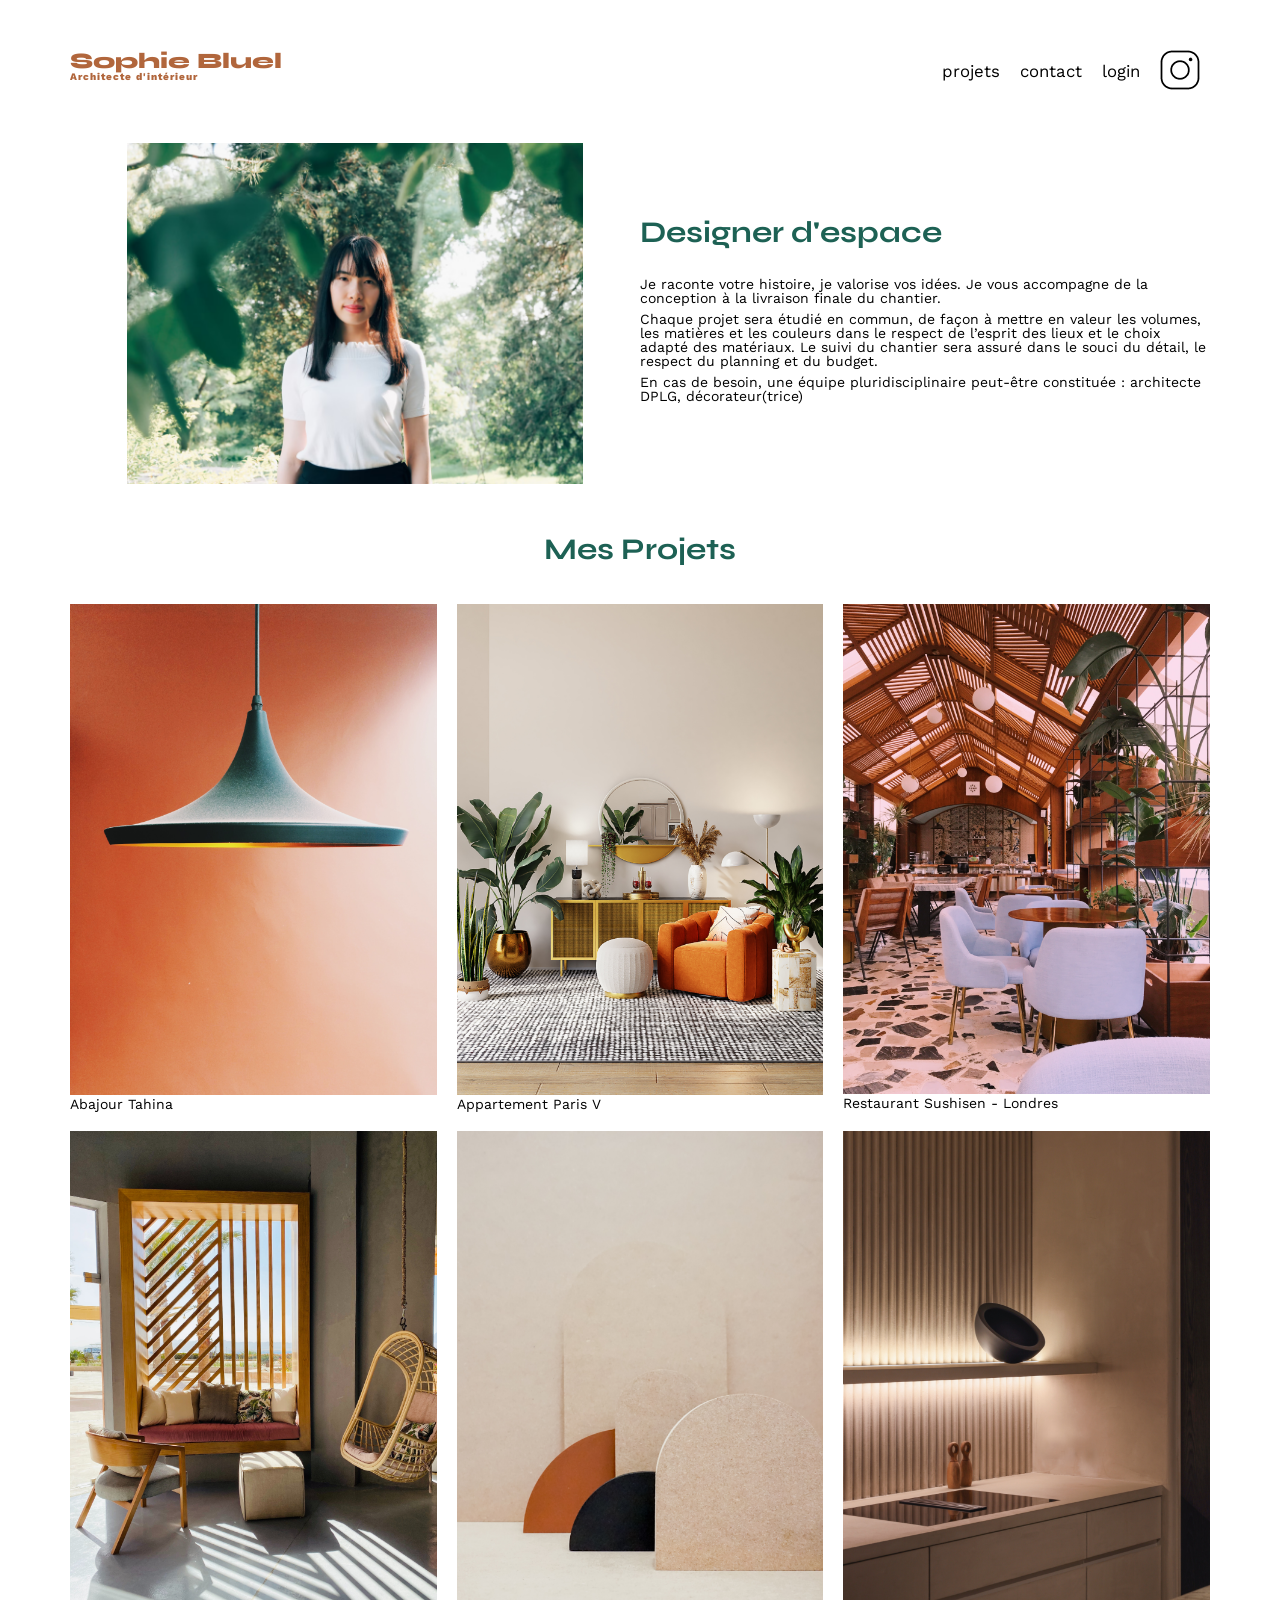
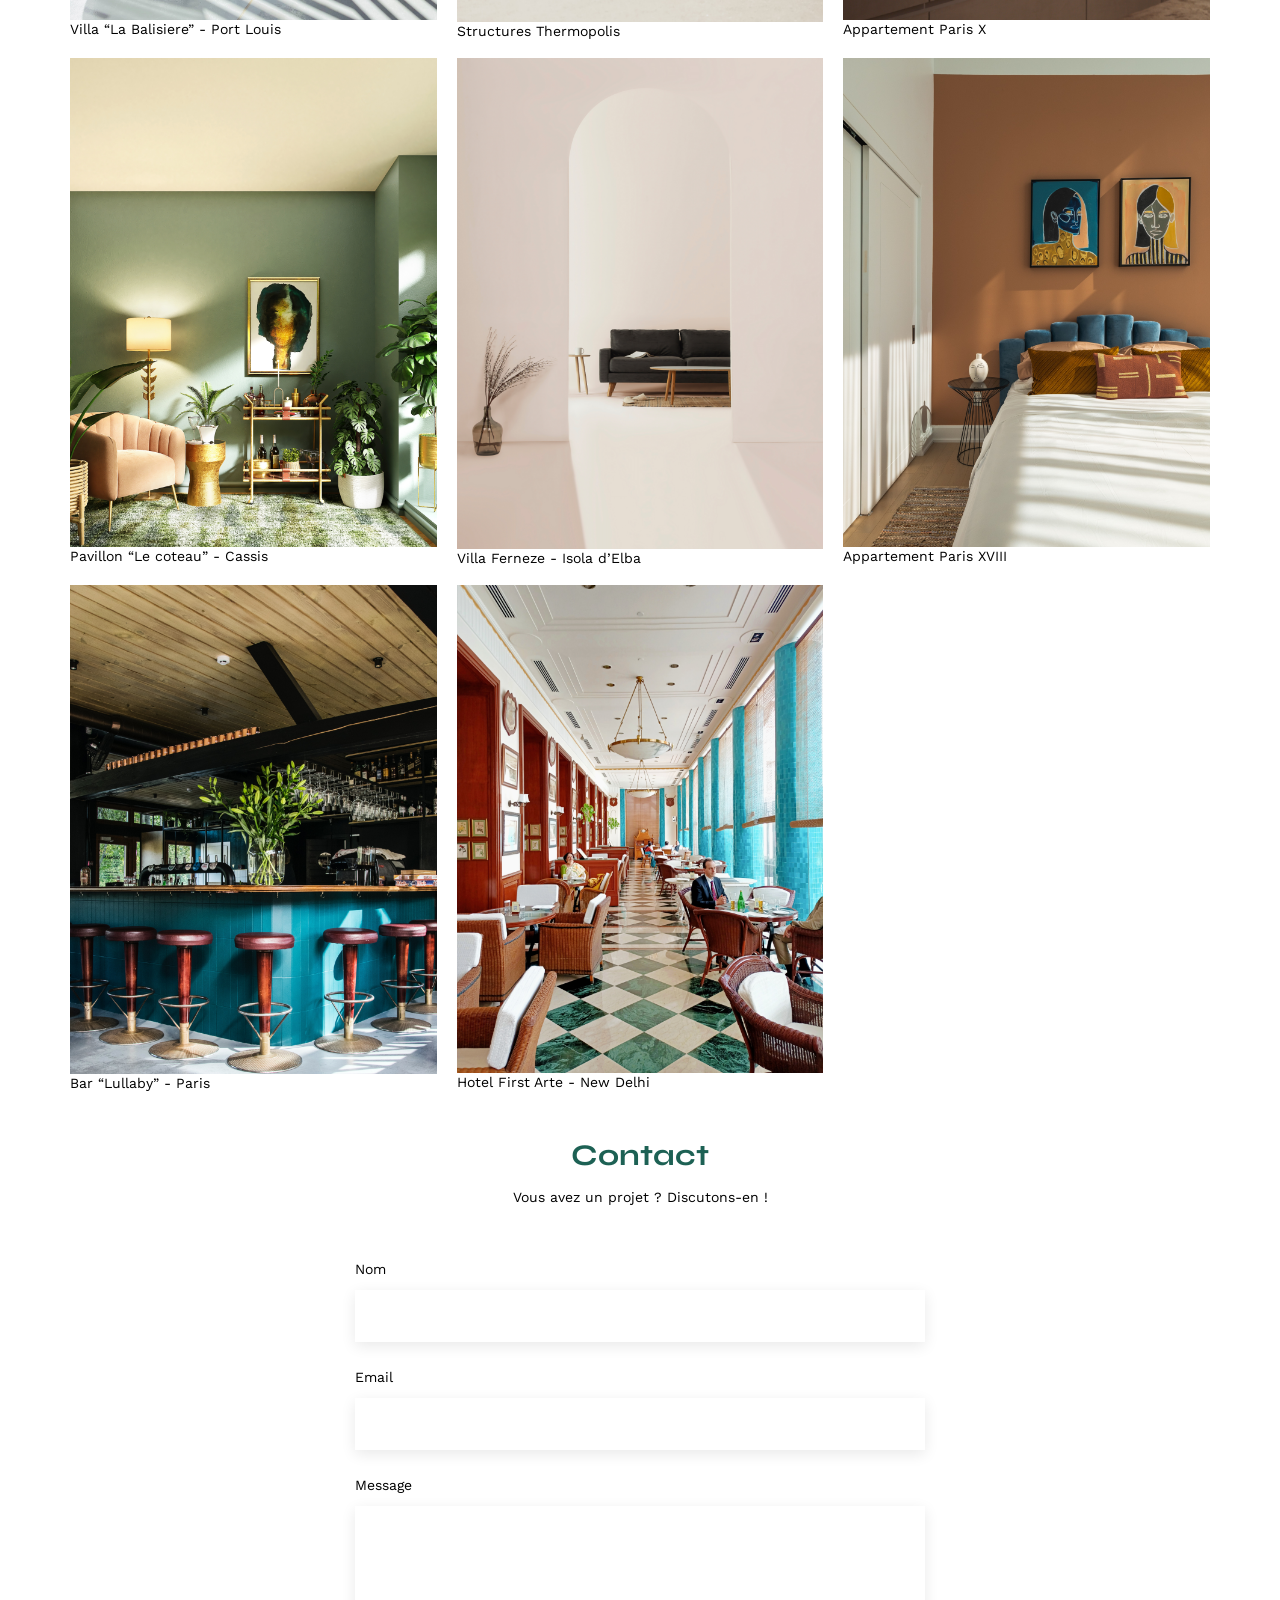
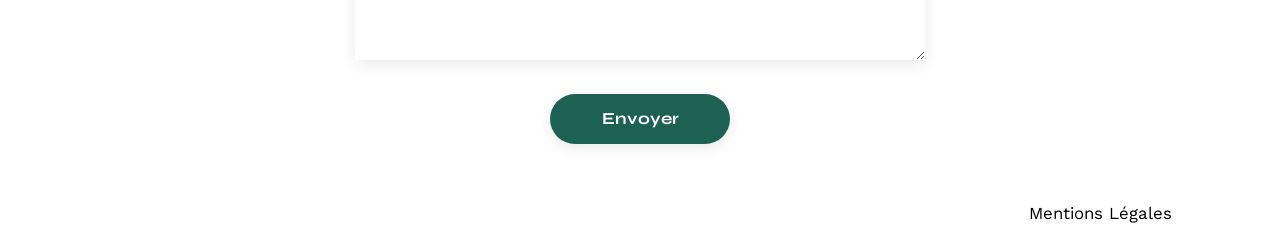
==== FrontEnd/index.html @ e97b3a07 "creation page connexion" ====
<!DOCTYPE html>
<html lang="fr">
<head>
	<meta charset="UTF-8">
	<title>Sophie Bluel - Architecte d'intérieur</title>
	<meta name="viewport" content="width=device-width, initial-scale=1.0">
	<link rel="preconnect" href="https://fonts.googleapis.com">
	<link rel="preconnect" href="https://fonts.gstatic.com" crossorigin>
	<link href="https://fonts.googleapis.com/css2?family=Syne:wght@700;800&family=Work+Sans&display=swap" rel="stylesheet">
	<meta name="description" content="">
	<link rel="stylesheet" href="./assets/style.css">
	<script type="module" src="travaux.js"></script>
</head>
<body>
<header>
	<h1>Sophie Bluel <span>Architecte d'intérieur</span></h1>
	<nav>
		<ul>
			<li>projets</li>
			<li>contact</li>
			<li>login</li>
			<li><img src="./assets/icons/instagram.png" alt="Instagram"></li>
		</ul>
	</nav>
</header>
<main>
	<section id="introduction">
		<figure>
			<img src="./assets/images/sophie-bluel.png" alt="">
		</figure>
		<article>
			<h2>Designer d'espace</h2>
			<p>Je raconte votre histoire, je valorise vos idées. Je vous accompagne de la conception à la livraison finale du chantier.</p>
			<p>Chaque projet sera étudié en commun, de façon à mettre en valeur les volumes, les matières et les couleurs dans le respect de l’esprit des lieux et le choix adapté des matériaux. Le suivi du chantier sera assuré dans le souci du détail, le respect du planning et du budget.</p>
			<p>En cas de besoin, une équipe pluridisciplinaire peut-être constituée : architecte DPLG, décorateur(trice)</p>
		</article>
	</section>
	<section id="portfolio">
		<h2>Mes Projets</h2>
		<div class="filtres">
		</div>
		<div class="gallery">
			<figure>
				<img src="assets/images/abajour-tahina.png" alt="Abajour Tahina">
				<figcaption>Abajour Tahina</figcaption>
			</figure>
			<figure>
				<img src="assets/images/appartement-paris-v.png" alt="Appartement Paris V">
				<figcaption>Appartement Paris V</figcaption>
			</figure>
			<figure>
				<img src="assets/images/restaurant-sushisen-londres.png" alt="Restaurant Sushisen - Londres">
				<figcaption>Restaurant Sushisen - Londres</figcaption>
			</figure>
			<figure>
				<img src="assets/images/la-balisiere.png" alt="Villa “La Balisiere” - Port Louis">
				<figcaption>Villa “La Balisiere” - Port Louis</figcaption>
			</figure>
			<figure>
				<img src="assets/images/structures-thermopolis.png" alt="Structures Thermopolis">
				<figcaption>Structures Thermopolis</figcaption>
			</figure>
			<figure>
				<img src="assets/images/appartement-paris-x.png" alt="Appartement Paris X">
				<figcaption>Appartement Paris X</figcaption>
			</figure>
			<figure>
				<img src="assets/images/le-coteau-cassis.png" alt="Pavillon “Le coteau” - Cassis">
				<figcaption>Pavillon “Le coteau” - Cassis</figcaption>
			</figure>
			<figure>
				<img src="assets/images/villa-ferneze.png" alt="Villa Ferneze - Isola d’Elba">
				<figcaption>Villa Ferneze - Isola d’Elba</figcaption>
			</figure>
			<figure>
				<img src="assets/images/appartement-paris-xviii.png" alt="Appartement Paris XVIII">
				<figcaption>Appartement Paris XVIII</figcaption>
			</figure>
			<figure>
				<img src="assets/images/bar-lullaby-paris.png" alt="Bar “Lullaby” - Paris">
				<figcaption>Bar “Lullaby” - Paris</figcaption>
			</figure>
			<figure>
				<img src="assets/images/hotel-first-arte-new-delhi.png" alt="Hotel First Arte - New Delhi">
				<figcaption>Hotel First Arte - New Delhi</figcaption>
			</figure>
		</div>
	</section>
	<section id="contact">
		<h2>Contact</h2>
		<p>Vous avez un projet ? Discutons-en !</p>
		<form action="#" method="post">
			<label for="name">Nom</label>
			<input type="text" name="name" id="name" autocomplete="given-name">
			<label for="email">Email</label>
			<input type="email" name="email" id="email" autocomplete="off">
			<label for="message">Message</label>
			<textarea name="message" id="message" cols="30" rows="10"></textarea>
			<input type="submit" value="Envoyer">
		</form>
	</section>
</main>

<footer>
	<nav>
		<ul>
			<li>Mentions Légales</li>
		</ul>
	</nav>
</footer>
</body>
</html>
---- FrontEnd/assets/style.css ----
/* http://meyerweb.com/eric/tools/css/reset/
   v2.0 | 20110126
   License: none (public domain)
*/

html, body, div, span, applet, object, iframe,
h1, h2, h3, h4, h5, h6, p, blockquote, pre,
a, abbr, acronym, address, big, cite, code,
del, dfn, em, img, ins, kbd, q, s, samp,
small, strike, strong, sub, sup, tt, var,
b, u, i, center,
dl, dt, dd, ol, ul, li,
fieldset, form, label, legend,
table, caption, tbody, tfoot, thead, tr, th, td,
article, aside, canvas, details, embed,
figure, figcaption, footer, header, hgroup,
menu, nav, output, ruby, section, summary,
time, mark, audio, video {
	margin: 0;
	padding: 0;
	border: 0;
	font-size: 100%;
	font: inherit;
	vertical-align: baseline;
}
/* HTML5 display-role reset for older browsers */
article, aside, details, figcaption, figure,
footer, header, hgroup, menu, nav, section {
	display: block;
}
body {
	line-height: 1;
}
ol, ul {
	list-style: none;
}
blockquote, q {
	quotes: none;
}
blockquote:before, blockquote:after,
q:before, q:after {
	content: '';
	content: none;
}
table {
	border-collapse: collapse;
	border-spacing: 0;
}
/** end reset css**/
body {
	max-width: 1140px;
	margin:auto;
	font-family: 'Work Sans' ;
	font-size: 14px;
}
header {
	display: flex;
	justify-content: space-between;
	margin: 50px 0
}
section {
	margin: 50px 0
}

h1{
	display: flex;
	flex-direction: column;
	font-family: 'Syne';
	font-size: 22px;
	font-weight: 800;
	color: #B1663C
}

h1 > span {
	font-family: 'Work Sans';
	font-size:10px;
	letter-spacing: 0.1em;
;
}

h2{
	font-family: 'Syne';
	font-weight: 700;
	font-size: 30px;
	color: #1D6154
}
nav ul {
	display: flex;
	align-items: center;
	list-style-type: none;

}
nav li {
	padding: 0 10px;
	font-size: 1.2em;
}

li:hover {
	color: #B1663C;
}
#introduction {
	display: flex;
	align-items: center;
}
#introduction figure {
	flex: 1
}
#introduction img {
	display: block;
	margin: auto;
	width: 80%;
}

#introduction article {
	flex: 1
}
#introduction h2 {
	margin-bottom: 1em;
}

#introduction p {
	margin-bottom: 0.5em;
}
#portfolio h2 {
	text-align: center;
	margin-bottom: 1em;
}

.filtres {
    display: flex;
    justify-content: center;
	margin-bottom: 10px;
}

.filtres button {
	border: 2px solid #1D6154;
	padding: 8px 15px;
	background-color: white;
	border-radius: 20px;
	color: #1D6154;
	font-size: 1.0em;
	font-weight: 600;
	margin-right: 8px;	
}

.filtres button:hover {
	background: #1D6154;
	color: white;
}

.gallery {
	width: 100%;
	display: grid;
	grid-template-columns: 1fr 1fr 1fr;
	grid-column-gap: 20px;
	grid-row-gap: 20px;
}

.gallery img {
	width: 100%;

}
#contact {
	width: 50%;
margin: auto;
}
#contact > * {
	text-align: center;

}
#contact h2{
	margin-bottom: 20px;
}
#contact form {
	text-align: left;
	margin-top:30px;
	display: flex;
	flex-direction: column;
}

#contact input {
	height: 50px;
	font-size: 1.2em;
	border: none;
	box-shadow: 0px 4px 14px rgba(0, 0, 0, 0.09);
}
#contact label {
	margin: 2em 0 1em 0;
}
#contact textarea {
	border: none;
	box-shadow: 0px 4px 14px rgba(0, 0, 0, 0.09);
}

input[type="submit"]{
	font-family: 'Syne';
	font-weight: 700;
	color: white;
	background-color: #1D6154;
	margin : 2em auto ;
	width: 180px;
	text-align: center;
	border-radius: 60px ;
}

footer nav ul {
	display: flex;
	justify-content: flex-end;
	margin: 2em
}
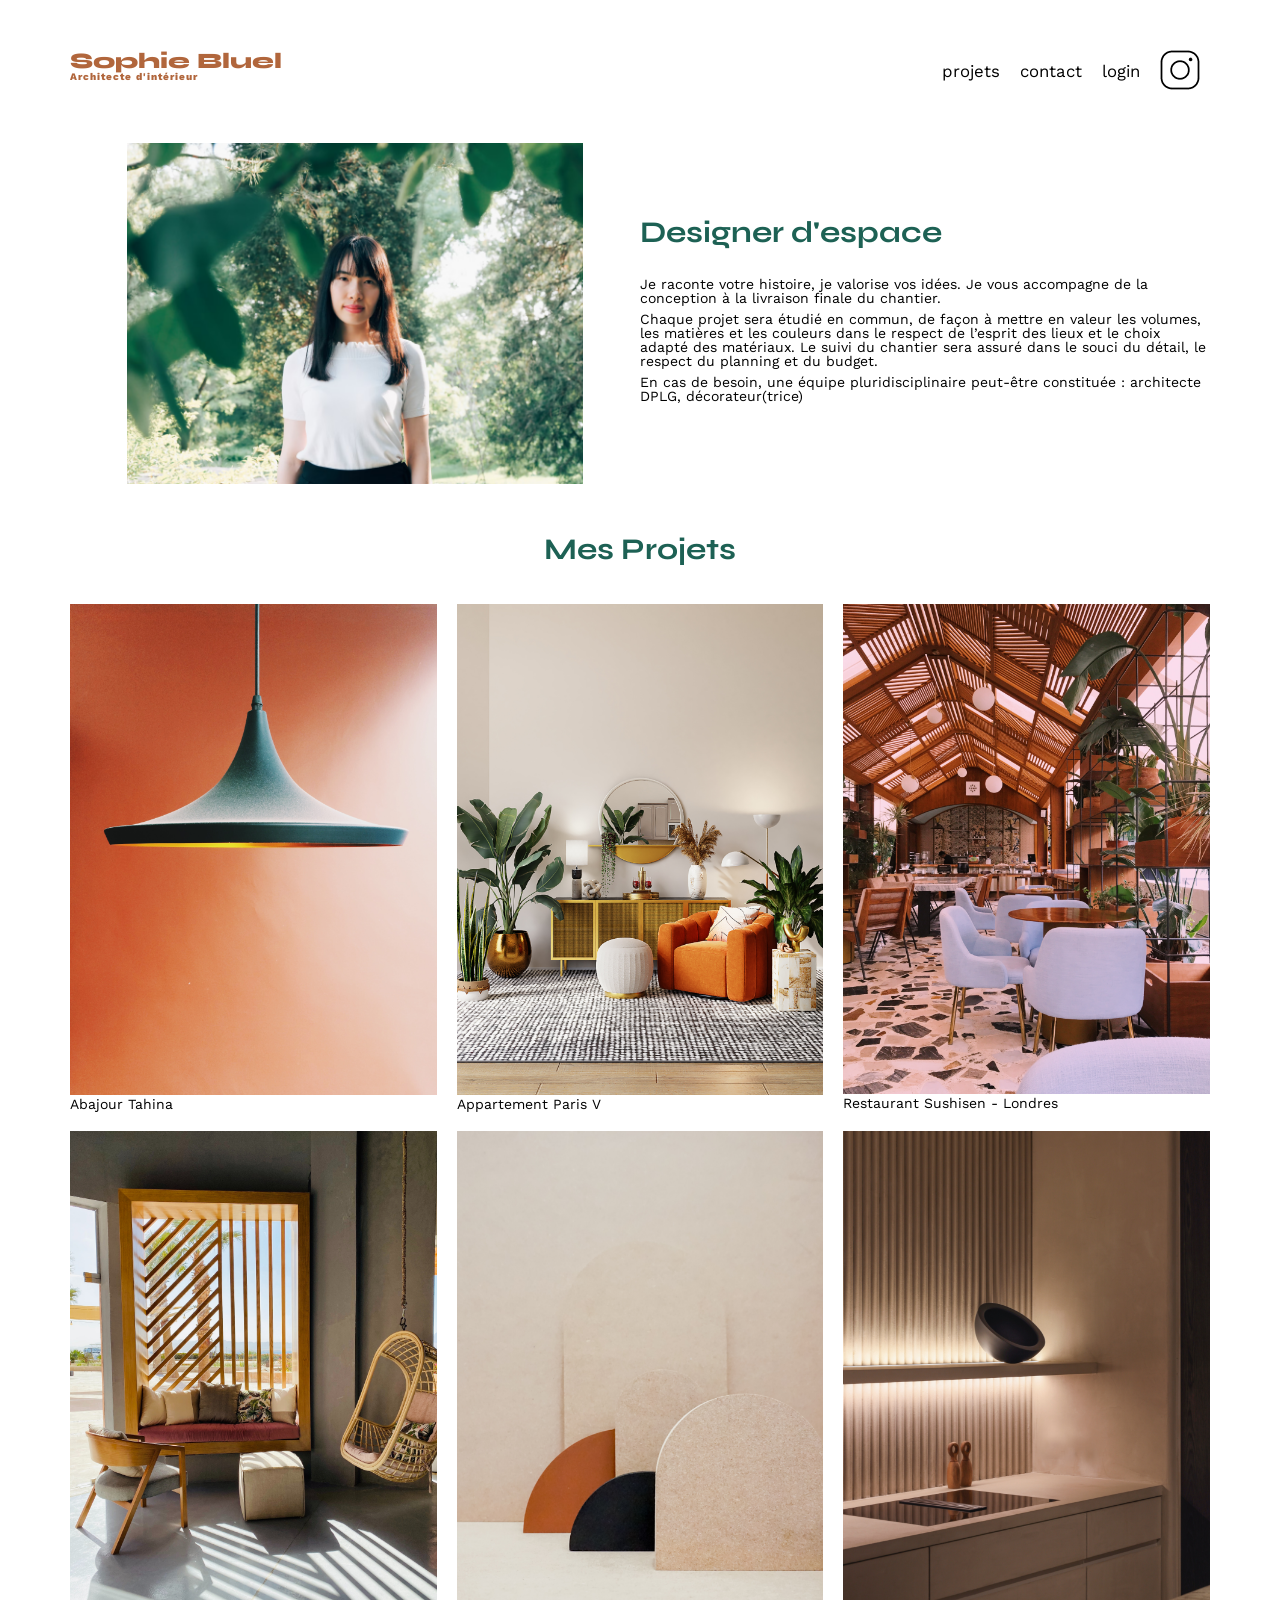
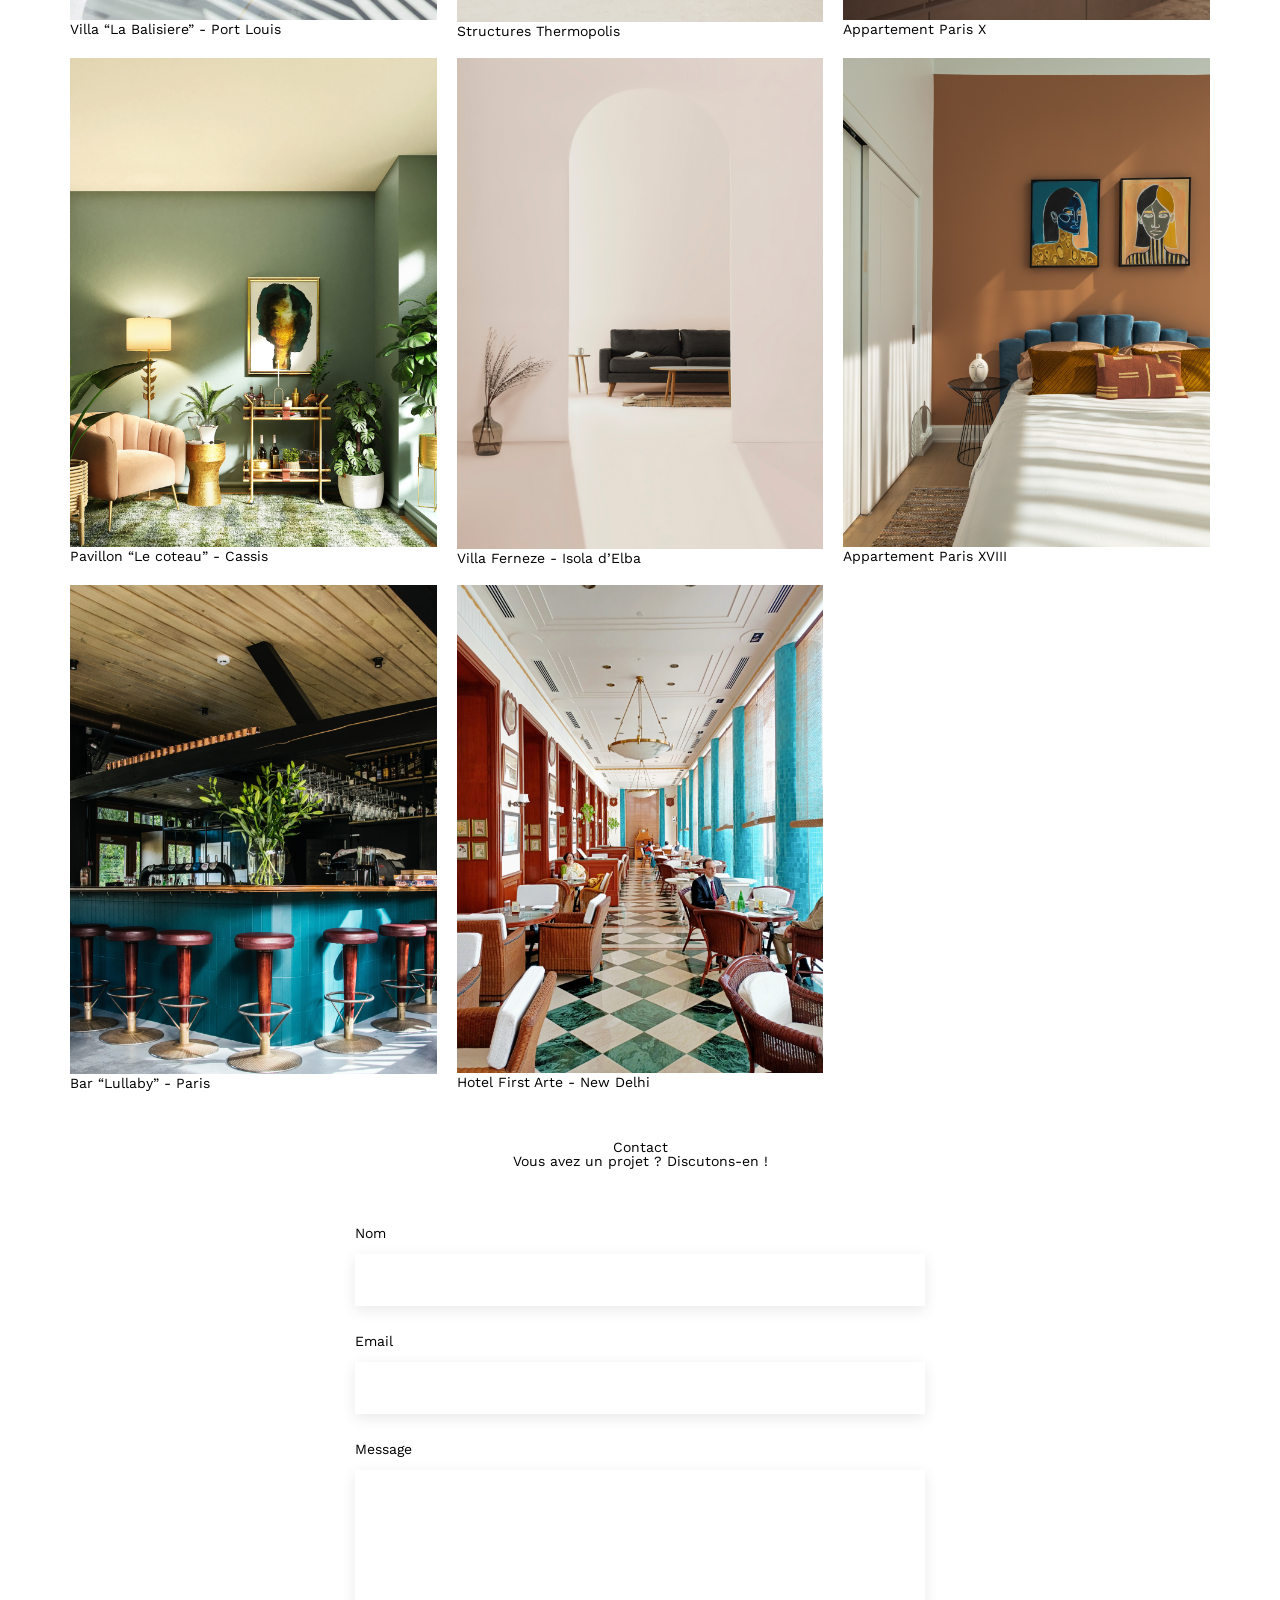
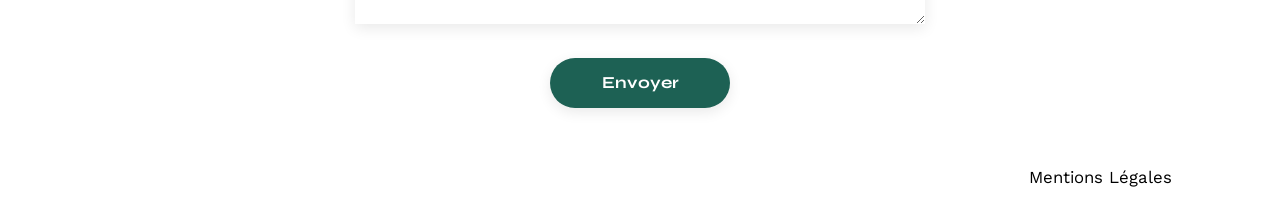
==== commit 4bb9202b: "creation page modal" ====
--- a/FrontEnd/index.html
+++ b/FrontEnd/index.html
@@ -1,15 +1,18 @@
 <!DOCTYPE html>
 <html lang="fr">
-<head>
+	<head>
 	<meta charset="UTF-8">
 	<title>Sophie Bluel - Architecte d'intérieur</title>
 	<meta name="viewport" content="width=device-width, initial-scale=1.0">
 	<link rel="preconnect" href="https://fonts.googleapis.com">
 	<link rel="preconnect" href="https://fonts.gstatic.com" crossorigin>
 	<link href="https://fonts.googleapis.com/css2?family=Syne:wght@700;800&family=Work+Sans&display=swap" rel="stylesheet">
-	<meta name="description" content="">
+	<link rel="stylesheet" href="https://cdnjs.cloudflare.com/ajax/libs/font-awesome/6.2.1/css/all.min.css"
+	integrity="sha512-MV7K8+y+gLIBoVD59lQIYicR65iaqukzvf/nwasF0nqhPay5w/9lJmVM2hMDcnK1OnMGCdVK+iQrJ7lzPJQd1w=="
+	crossorigin="anonymous" referrerpolicy="no-referrer" /><meta name="description" content="">
+
 	<link rel="stylesheet" href="./assets/style.css">
-	<script type="module" src="travaux.js"></script>
+	
 </head>
 <body>
 <header>
@@ -36,7 +39,48 @@
 		</article>
 	</section>
 	<section id="portfolio">
-		<h2>Mes Projets</h2>
+		<h2>Mes Projets
+			
+			<button id="btnModifier"><i class="fa-regular fa-pen-to-square"></i>Modifier</button>
+		</h2>
+			
+		<aside id="modal1" class="js-modal" aria-hidden="true" role="dialog" aria-labelledby="titlemodal">
+			<div class="modalContent">
+			
+				<div class="modal-wrapper">
+					<div id="modalGallery">
+						
+						<h3 >Gallerie photo</h3>
+						<div id="galleryInModal"></div>
+						<div class="divBtnModal">
+							<button class="btnModal" id="btnAjoutPhoto">Ajouter une photo</button>			
+						</div>
+						
+					</div>
+					<div id="modalForm">
+						
+						<h3 >Ajout photo</h3>
+						<div class="cadreNouvellePhoto">
+							<div class="imageAfficher">
+								<i class="fa-regular fa-image"></i>
+							</div>
+							<label for="imageInput">+ Ajouter photo</label>
+							<input type="file" accept="image/png" id="imageInput"  style="display: none;" >
+							<p>jpg, png: 4mo max</p>
+						</div>
+							<label for="inputTitle"></label>
+							<input type="text" id="inputTitle">
+							<label for="selectCategorie">Catégorie</label>
+							<select id="selectCategorie"></select>
+						<div class="divBtnModal">
+							<button class="btnModal" id="validerModal">Valider</button>			
+						</div>
+					</div>
+				</div>
+
+			</div>
+		
+		</aside>
 		<div class="filtres">
 		</div>
 		<div class="gallery">
@@ -87,7 +131,7 @@
 		</div>
 	</section>
 	<section id="contact">
-		<h2>Contact</h2>
+		<h3>Contact</h3>
 		<p>Vous avez un projet ? Discutons-en !</p>
 		<form action="#" method="post">
 			<label for="name">Nom</label>
@@ -108,5 +152,6 @@
 		</ul>
 	</nav>
 </footer>
+<script type="module" src="travaux.js"></script>
 </body>
 </html>
--- a/FrontEnd/assets/style.css
+++ b/FrontEnd/assets/style.css
@@ -75,7 +75,7 @@
 	font-family: 'Work Sans';
 	font-size:10px;
 	letter-spacing: 0.1em;
-;
+	;
 }
 
 h2{
@@ -95,8 +95,145 @@
 	font-size: 1.2em;
 }
 
+
 li:hover {
 	color: #B1663C;
+}
+
+/* Modal */
+
+.js-modal {
+	position: fixed;
+    display: flex;
+    align-items: center;
+    justify-content: center;
+    top: 0;
+    left: 0;
+    width: 100%;
+    height: 100%;
+    background: rgba(20, 20, 20, 0.4) ;
+	display: none;
+	
+}
+.modalContent{
+	background-color: white;
+	padding: 30px 80px ;
+	display: flex;
+	flex-direction: column;
+	align-items: center;
+
+}
+
+#modalGallery{
+    width: 500px;
+	height: 500px;
+	display: flex;
+	flex-wrap: wrap;
+    align-content: center;
+	margin-top: -15px;
+	margin-right: -50px;
+	flex-direction: column;
+	
+}
+#galleryInModal {
+	display: flex;
+	flex-wrap: wrap;
+	border-bottom: 3px solid rgb(146, 146, 146);
+	padding: 30px 0;
+}
+
+.modal-wrapper figure{
+	width: 80px;
+	height: 100px;
+	margin: 5px;
+	position: relative;
+}
+.modal-wrapper img {
+	width: 100%;
+	height: 100%
+}
+
+button.fa-solid.fa-trash-can {
+position: absolute;
+right: 0;
+background: black;
+color : white;
+}
+
+.modalContent h3 {
+	padding-top: 20px;
+	font-size: 1.3em;
+	font-weight: 500;
+	text-align : center;
+
+}
+
+.divBtnModal{
+	display: flex;
+	padding-top: 30px;
+	justify-content: center;
+}
+
+.btnModal {
+	padding: 10px;
+	background-color: #1D6154;
+	color: white;
+	border-radius: 25px;
+	font-family: 'Syne';
+	width: 300px;
+	border: none;
+}
+
+.fa-regular.fa-pen-to-square {
+	padding: 0 5px;
+	
+}
+
+.modal-wrapper label {
+	display: block;
+}
+
+.cadreNouvellePhoto {
+	margin-top: 30px;
+	background: #E8F1F6;
+	display: flex;
+	flex-direction: column;
+	align-items: center;
+}
+ .cadreNouvellePhoto p{
+	padding: 5px 0 20px 0;
+	font-size: 0.9em;
+ }
+ .cadreNouvellePhoto label{
+	background: rgb(168, 168, 168);
+	padding: 10px;
+	border-radius: 20px;
+	color: rgb(66, 105, 190);
+	font-weight: 600;
+ }
+
+.fa-regular.fa-image{
+	font-size: 80px; 
+	color: rgb(168, 168, 168);
+	padding: 20px;
+}
+
+#validerModal{
+	background: gray;
+}
+#modalGallery {
+	display: flex;
+}
+
+#modalForm {
+	display: none;
+}
+
+
+#btnModifier {
+	border: none;
+	background: white;
+	display: none;
 }
 #introduction {
 	display: flex;
@@ -158,11 +295,10 @@
 
 .gallery img {
 	width: 100%;
-
 }
 #contact {
 	width: 50%;
-margin: auto;
+	margin: auto;
 }
 #contact > * {
 	text-align: center;
@@ -206,6 +342,6 @@
 footer nav ul {
 	display: flex;
 	justify-content: flex-end;
-	margin: 2em
-}
-
+	margin: 2em;
+}
+
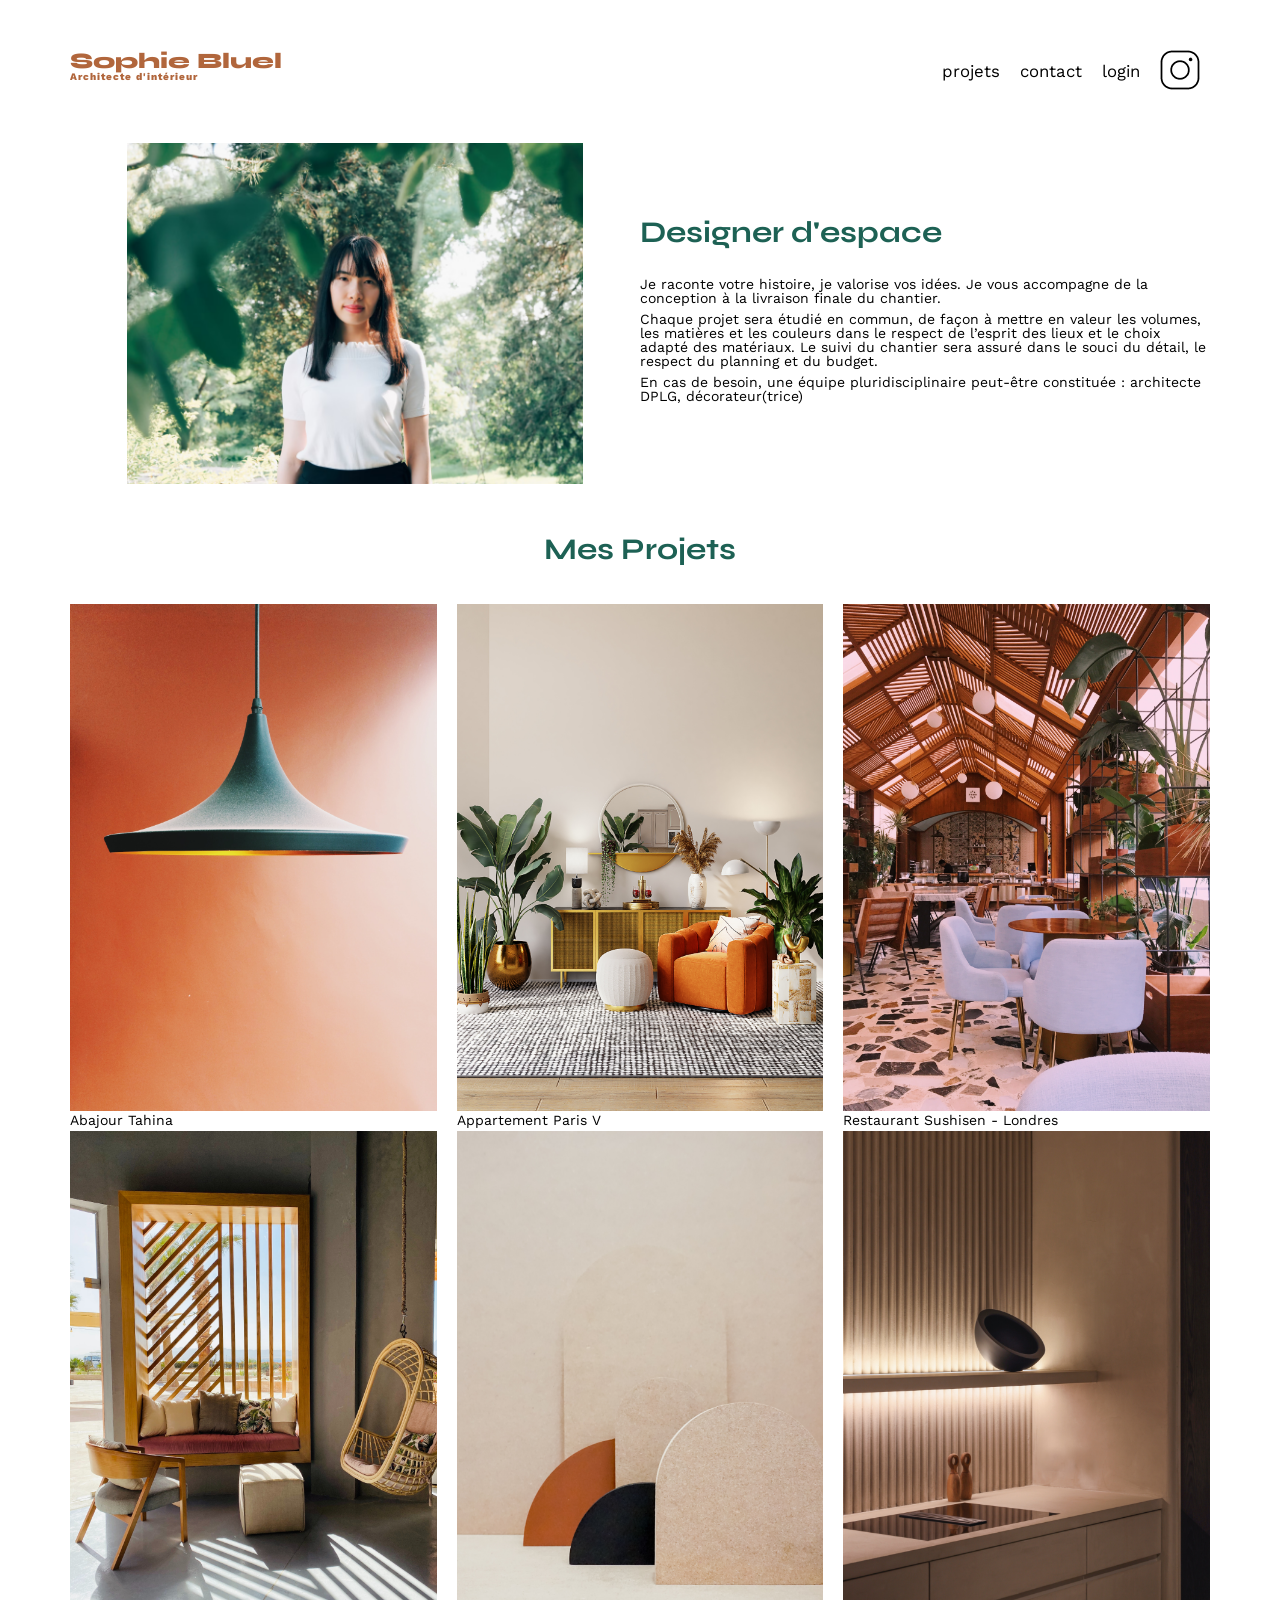
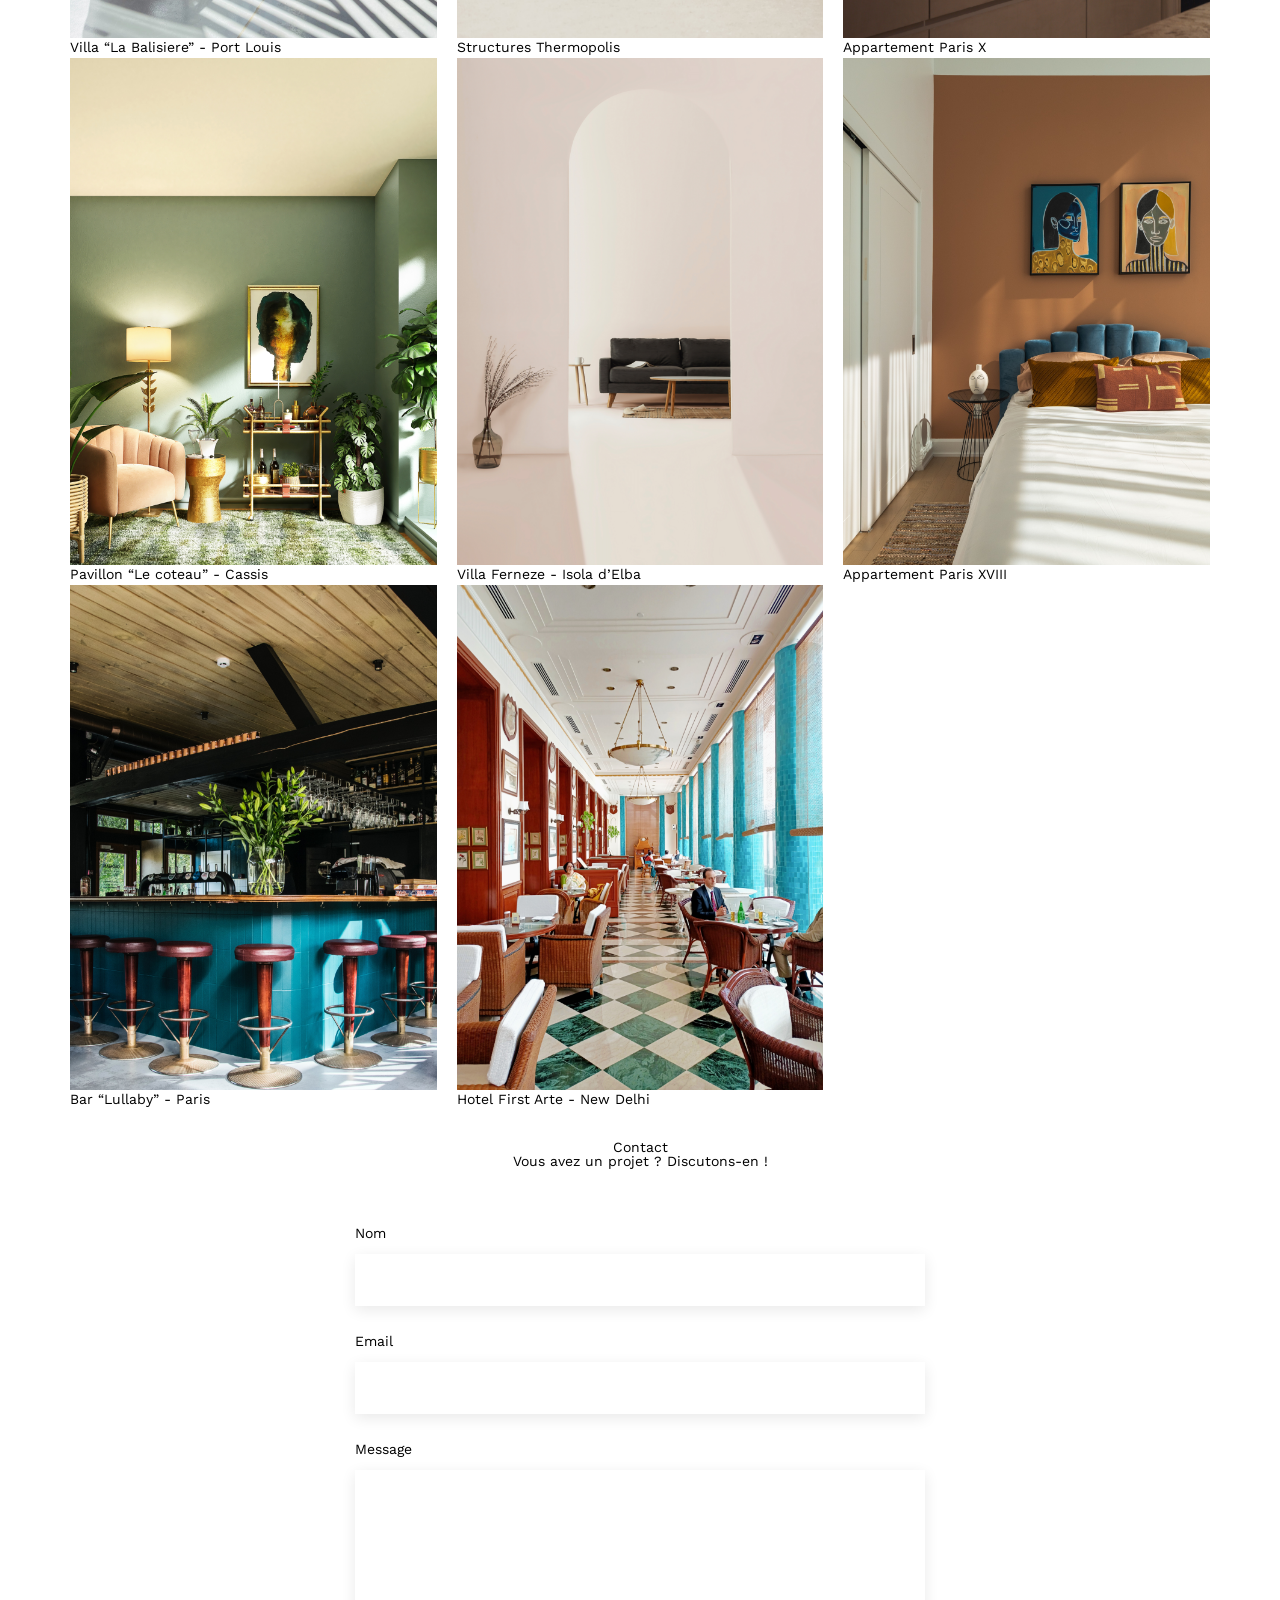
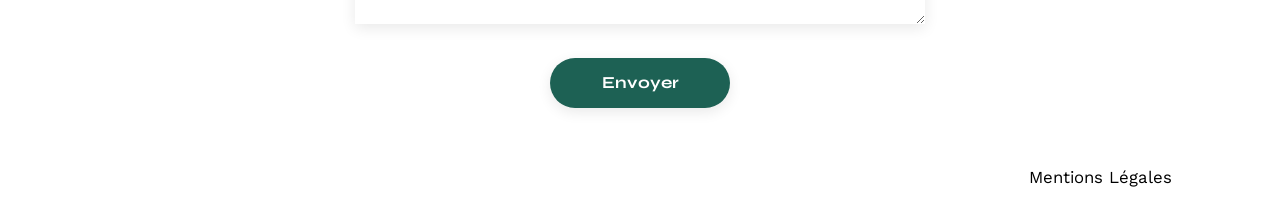
==== commit 3044a4e1: "ajout fonctionnalites" ====
--- a/FrontEnd/index.html
+++ b/FrontEnd/index.html
@@ -19,9 +19,9 @@
 	<h1>Sophie Bluel <span>Architecte d'intérieur</span></h1>
 	<nav>
 		<ul>
-			<li>projets</li>
-			<li>contact</li>
-			<li>login</li>
+			<li><a href="#portfolio">projets</a></li>
+			<li><a href="#contact">contact</a></li>
+			<li id="navLogin">login</li>
 			<li><img src="./assets/icons/instagram.png" alt="Instagram"></li>
 		</ul>
 	</nav>
@@ -46,19 +46,21 @@
 			
 		<aside id="modal1" class="js-modal" aria-hidden="true" role="dialog" aria-labelledby="titlemodal">
 			<div class="modalContent">
-			
+				
 				<div class="modal-wrapper">
 					<div id="modalGallery">
-						
+						<i id="close" class="fa-solid fa-xmark close-btn"></i>
 						<h3 >Gallerie photo</h3>
 						<div id="galleryInModal"></div>
 						<div class="divBtnModal">
 							<button class="btnModal" id="btnAjoutPhoto">Ajouter une photo</button>			
+						</div>	
+					</div>
+					<form id="modalForm">		
+						<div class="navModal">
+							<i id="previous" class="fa-solid fa-arrow-left"></i>
+							<i id="close" class="fa-solid fa-xmark close-btn"></i>
 						</div>
-						
-					</div>
-					<div id="modalForm">
-						
 						<h3 >Ajout photo</h3>
 						<div class="cadreNouvellePhoto">
 							<div class="imageAfficher">
@@ -68,14 +70,19 @@
 							<input type="file" accept="image/png" id="imageInput"  style="display: none;" >
 							<p>jpg, png: 4mo max</p>
 						</div>
-							<label for="inputTitle"></label>
+						<div class="previewPhoto"></div>
+						<div class="inputAjoutPhoto">
+							<label for="inputTitle">Titre</label>
 							<input type="text" id="inputTitle">
 							<label for="selectCategorie">Catégorie</label>
-							<select id="selectCategorie"></select>
+							<select id="selectCategorie">
+								<option value=""> </option>
+							</select>
+						</div>
 						<div class="divBtnModal">
-							<button class="btnModal" id="validerModal">Valider</button>			
+							<button type="reset" class="btnModal" id="validerModal">Valider</button>			
 						</div>
-					</div>
+					</form>
 				</div>
 
 			</div>
--- a/FrontEnd/assets/style.css
+++ b/FrontEnd/assets/style.css
@@ -94,6 +94,11 @@
 	padding: 0 10px;
 	font-size: 1.2em;
 }
+nav a{
+	text-decoration: none;
+	color: black;
+
+}
 
 
 li:hover {
@@ -140,6 +145,7 @@
 	flex-wrap: wrap;
 	border-bottom: 3px solid rgb(146, 146, 146);
 	padding: 30px 0;
+    margin-right: 50px;
 }
 
 .modal-wrapper figure{
@@ -150,7 +156,7 @@
 }
 .modal-wrapper img {
 	width: 100%;
-	height: 100%
+	height: 100%;
 }
 
 button.fa-solid.fa-trash-can {
@@ -161,7 +167,7 @@
 }
 
 .modalContent h3 {
-	padding-top: 20px;
+
 	font-size: 1.3em;
 	font-weight: 500;
 	text-align : center;
@@ -194,33 +200,78 @@
 }
 
 .cadreNouvellePhoto {
-	margin-top: 30px;
+	margin: 30px 0;
 	background: #E8F1F6;
 	display: flex;
 	flex-direction: column;
 	align-items: center;
 }
- .cadreNouvellePhoto p{
+.previewPhoto {
+    margin: 30px 0;
+    background: #E8F1F6;
+    display: none;
+    text-align: center;
+    padding: 30px;
+}
+.previewPhoto img{
+	width: 200px;
+	height: 200px;
+}
+
+.cadreNouvellePhoto p{
 	padding: 5px 0 20px 0;
 	font-size: 0.9em;
- }
- .cadreNouvellePhoto label{
+}
+.cadreNouvellePhoto label{
 	background: rgb(168, 168, 168);
 	padding: 10px;
 	border-radius: 20px;
 	color: rgb(66, 105, 190);
 	font-weight: 600;
- }
+}
 
 .fa-regular.fa-image{
 	font-size: 80px; 
 	color: rgb(168, 168, 168);
 	padding: 20px;
 }
+#inputTitle{
+	width: 93%;
+	padding: 10px;
+	margin: 10px 0;
+	border: none;
+	box-shadow: 0px 4px 14px rgba(0, 0, 0, 0.2);
+}
+#selectCategorie{
+	border: none;
+	padding: 10px;
+	width: 100%;
+	margin: 10px 0;
+	box-shadow: 0px 4px 14px rgba(0, 0, 0, 0.2);
+}
+
 
 #validerModal{
 	background: gray;
 }
+#modalGallery #close{
+	font-size: 1.4em;
+	padding-top: 10px;
+	display: flex;
+	flex-direction: row-reverse;
+
+}
+.navModal{
+	font-size: 1.3rem;
+	display: flex;
+    flex-direction: row;
+    justify-content: space-between;
+	width: 130%;
+    margin-left: -50px;
+}
+#previous{
+	display: none;
+}
 #modalGallery {
 	display: flex;
 }
@@ -228,6 +279,7 @@
 #modalForm {
 	display: none;
 }
+
 
 
 #btnModifier {
@@ -295,6 +347,7 @@
 
 .gallery img {
 	width: 100%;
+	height: 100%;
 }
 #contact {
 	width: 50%;
